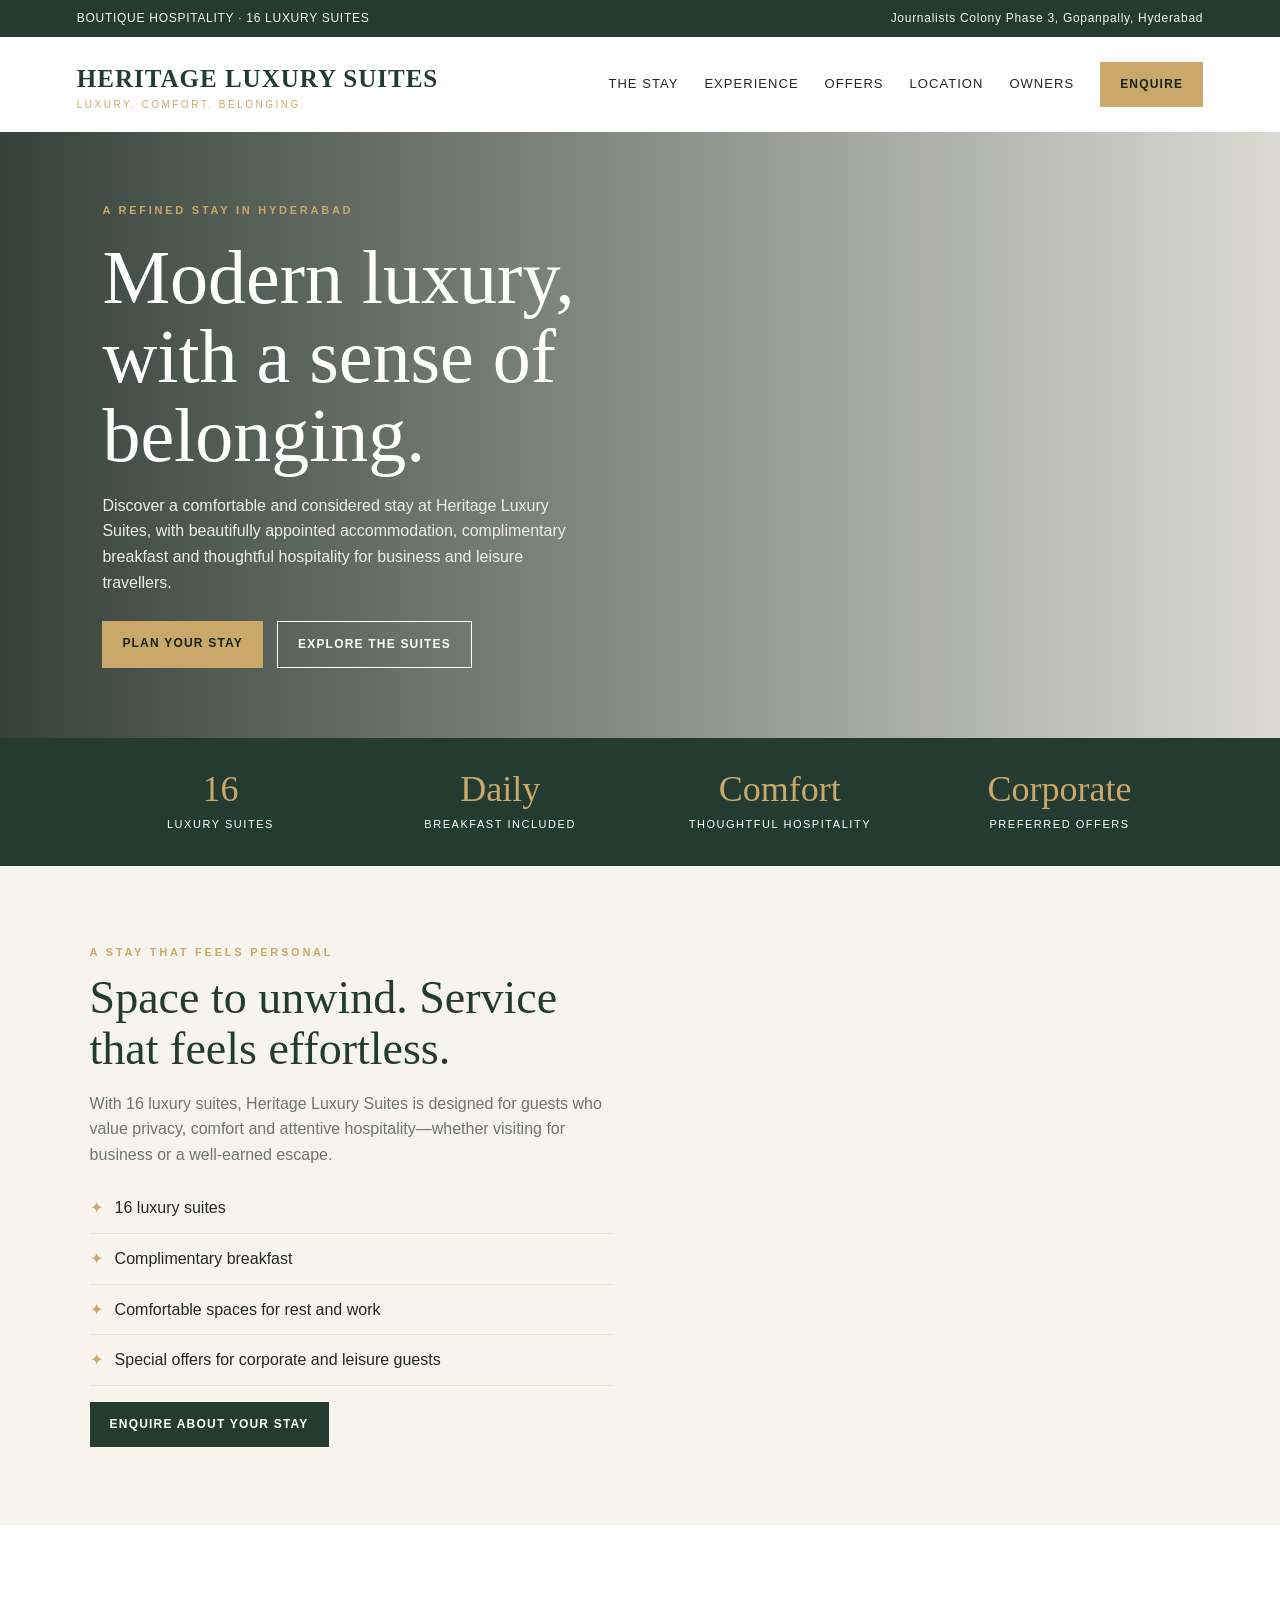
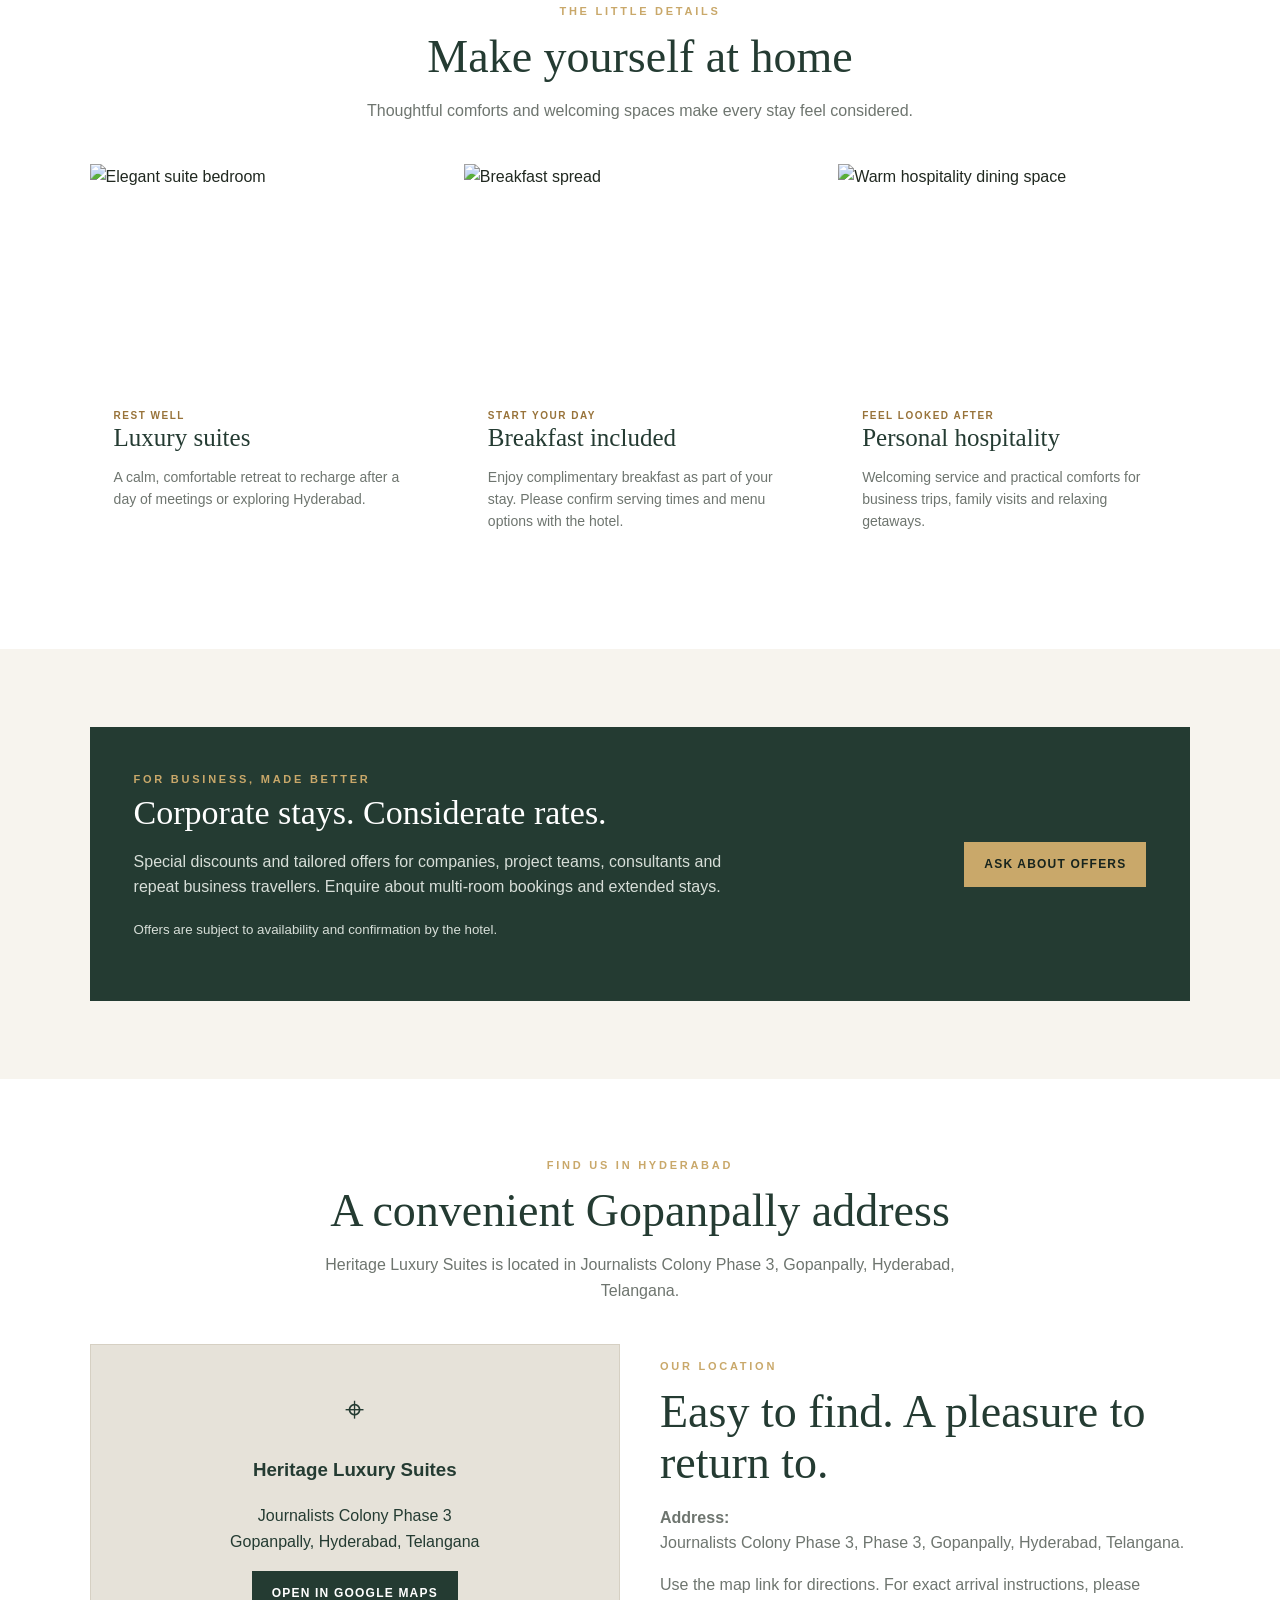
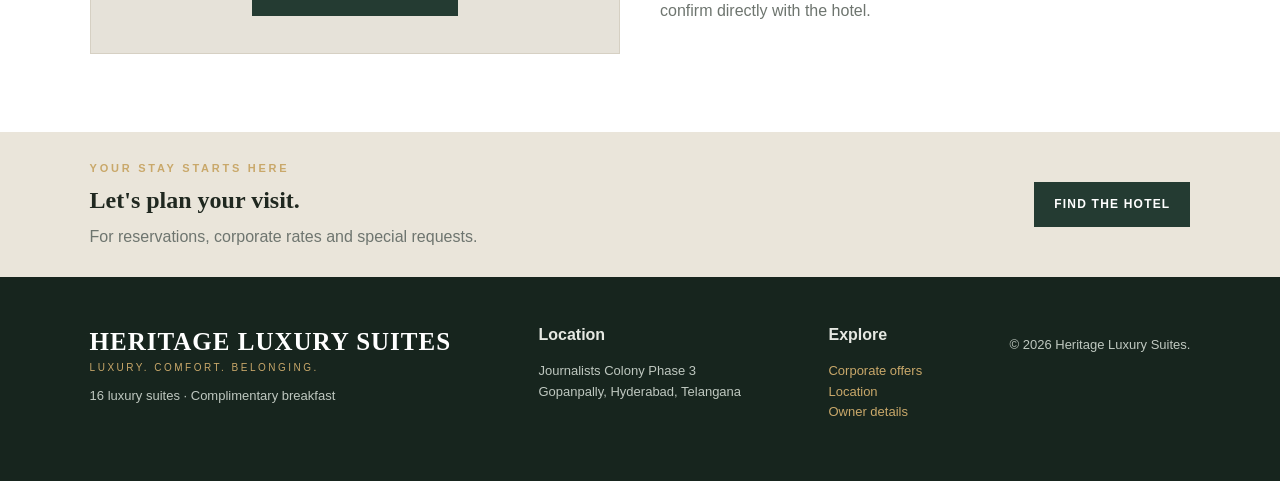
==== index.html @ 82ddb892 "Add files via upload" ====
<!doctype html>
<html lang="en"><head><meta charset="utf-8"><meta name="viewport" content="width=device-width,initial-scale=1"><title>Heritage Luxury Suites | Hyderabad</title><meta name="description" content="Heritage Luxury Suites in Gopanpally, Hyderabad, with 16 luxury suites, complimentary breakfast and corporate stay offers."><link rel="stylesheet" href="styles.css"></head>
<body>
<div class="topbar"><span>BOUTIQUE HOSPITALITY · 16 LUXURY SUITES</span><span>Journalists Colony Phase 3, Gopanpally, Hyderabad</span></div>
<nav class="nav"><a class="brand" href="index.html">HERITAGE LUXURY SUITES<small>Luxury. Comfort. Belonging.</small></a><div class="navlinks"><a href="#stay">The Stay</a><a href="#experience">Experience</a><a href="#offers">Offers</a><a href="#location">Location</a><a href="owner.html">Owners</a><a class="btn" href="#contact">Enquire</a></div></nav>
<header class="hero"><div class="hero-copy"><div class="eyebrow">A refined stay in Hyderabad</div><h1>Modern luxury, with a sense of belonging.</h1><p>Discover a comfortable and considered stay at Heritage Luxury Suites, with beautifully appointed accommodation, complimentary breakfast and thoughtful hospitality for business and leisure travellers.</p><div class="hero-actions"><a class="btn" href="#contact">Plan your stay</a><a class="btn outline" href="#stay">Explore the suites</a></div></div></header>
<div class="stats"><div class="stat"><strong>16</strong><span>Luxury suites</span></div><div class="stat"><strong>Daily</strong><span>Breakfast included</span></div><div class="stat"><strong>Comfort</strong><span>Thoughtful hospitality</span></div><div class="stat"><strong>Corporate</strong><span>Preferred offers</span></div></div>
<section class="section" id="stay"><div class="split"><div><div class="eyebrow">A stay that feels personal</div><h2>Space to unwind. Service that feels effortless.</h2><p class="muted">With 16 luxury suites, Heritage Luxury Suites is designed for guests who value privacy, comfort and attentive hospitality—whether visiting for business or a well-earned escape.</p><ul class="feature-list"><li>16 luxury suites</li><li>Complimentary breakfast</li><li>Comfortable spaces for rest and work</li><li>Special offers for corporate and leisure guests</li></ul><a class="btn dark" href="#contact">Enquire about your stay</a></div><div class="photo" role="img" aria-label="Elegant hotel suite"></div></div></section>
<section class="section white" id="experience"><div class="section-head"><div class="eyebrow">The little details</div><h2>Make yourself at home</h2><p>Thoughtful comforts and welcoming spaces make every stay feel considered.</p></div><div class="cards"><article class="card"><img src="https://images.unsplash.com/photo-1611892440504-42a792e24d32?auto=format&fit=crop&w=900&q=80" alt="Elegant suite bedroom"><div class="card-content"><div class="tag">Rest well</div><h3>Luxury suites</h3><p>A calm, comfortable retreat to recharge after a day of meetings or exploring Hyderabad.</p></div></article><article class="card"><img src="https://images.unsplash.com/photo-1533089860892-a7c6f0a88666?auto=format&fit=crop&w=900&q=80" alt="Breakfast spread"><div class="card-content"><div class="tag">Start your day</div><h3>Breakfast included</h3><p>Enjoy complimentary breakfast as part of your stay. Please confirm serving times and menu options with the hotel.</p></div></article><article class="card"><img src="https://images.unsplash.com/photo-1517248135467-4c7edcad34c4?auto=format&fit=crop&w=900&q=80" alt="Warm hospitality dining space"><div class="card-content"><div class="tag">Feel looked after</div><h3>Personal hospitality</h3><p>Welcoming service and practical comforts for business trips, family visits and relaxing getaways.</p></div></article></div></section>
<section class="section" id="offers"><div class="offer"><div><div class="eyebrow">For business, made better</div><h2>Corporate stays. Considerate rates.</h2><p>Special discounts and tailored offers for companies, project teams, consultants and repeat business travellers. Enquire about multi-room bookings and extended stays.</p><p><small>Offers are subject to availability and confirmation by the hotel.</small></p></div><a class="btn" href="#contact">Ask about offers</a></div></section>
<section class="section white" id="location"><div class="section-head"><div class="eyebrow">Find us in Hyderabad</div><h2>A convenient Gopanpally address</h2><p>Heritage Luxury Suites is located in Journalists Colony Phase 3, Gopanpally, Hyderabad, Telangana.</p></div><div class="location-box"><div class="map-placeholder"><div><div class="pin">⌖</div><h3>Heritage Luxury Suites</h3><p>Journalists Colony Phase 3<br>Gopanpally, Hyderabad, Telangana</p><a class="btn dark" href="https://www.google.com/maps/search/?api=1&query=Journalists+Colony+Phase+3%2C+Gopanpally%2C+Hyderabad%2C+Telangana" target="_blank" rel="noopener">Open in Google Maps</a></div></div><div><div class="eyebrow">Our location</div><h2>Easy to find. A pleasure to return to.</h2><p class="muted"><strong>Address:</strong><br>Journalists Colony Phase 3, Phase 3, Gopanpally, Hyderabad, Telangana.</p><p class="muted">Use the map link for directions. For exact arrival instructions, please confirm directly with the hotel.</p></div></div></section>
<div class="contact-strip" id="contact"><div><div class="eyebrow">Your stay starts here</div><h2 style="font-family:Georgia,serif;margin:4px 0">Let's plan your visit.</h2><span class="muted">For reservations, corporate rates and special requests.</span></div><div><a class="btn dark" href="https://www.google.com/maps/search/?api=1&query=Journalists+Colony+Phase+3%2C+Gopanpally%2C+Hyderabad%2C+Telangana" target="_blank" rel="noopener">Find the hotel</a></div></div>
<footer class="footer"><div><div class="brand" style="color:white">HERITAGE LUXURY SUITES<small>Luxury. Comfort. Belonging.</small></div><p>16 luxury suites · Complimentary breakfast</p></div><div><strong>Location</strong><p>Journalists Colony Phase 3<br>Gopanpally, Hyderabad, Telangana</p></div><div><strong>Explore</strong><p><a href="#offers">Corporate offers</a><br><a href="#location">Location</a><br><a href="owner.html">Owner details</a></p></div><div><p>© 2026 Heritage Luxury Suites.</p></div></footer>
</body></html>
---- styles.css ----
:root{--ink:#202820;--green:#243b32;--gold:#c9a86a;--cream:#f7f4ee;--muted:#6e756f;--white:#fff}
*{box-sizing:border-box}html{scroll-behavior:smooth}body{margin:0;font-family:Arial,Helvetica,sans-serif;color:var(--ink);background:var(--cream);line-height:1.6}a{color:inherit;text-decoration:none}.topbar{background:var(--green);color:#f8f5ed;padding:9px 6%;display:flex;justify-content:space-between;gap:16px;flex-wrap:wrap;font-size:12px;letter-spacing:.06em}.nav{display:flex;align-items:center;justify-content:space-between;padding:22px 6%;background:#fff;gap:24px}.brand{font-family:Georgia,serif;font-size:25px;letter-spacing:.04em;color:var(--green);font-weight:bold}.brand small{display:block;font:10px Arial,sans-serif;letter-spacing:.25em;color:var(--gold);text-transform:uppercase}.navlinks{display:flex;gap:26px;align-items:center;font-size:13px;text-transform:uppercase;letter-spacing:.08em}.navlinks a:hover{color:#a47e3e}.btn{display:inline-block;background:var(--gold);color:#17241d;padding:13px 20px;font-size:12px;letter-spacing:.1em;text-transform:uppercase;font-weight:bold;border:0;cursor:pointer}.btn.dark{background:var(--green);color:white}.hero{min-height:570px;display:flex;align-items:center;padding:70px 8%;color:white;background:linear-gradient(90deg,rgba(15,28,22,.83),rgba(15,28,22,.12)),url('https://images.unsplash.com/photo-1611892440504-42a792e24d32?auto=format&fit=crop&w=2000&q=85') center/cover}.hero-copy{max-width:610px}.eyebrow{font-size:11px;letter-spacing:.25em;text-transform:uppercase;color:var(--gold);font-weight:bold}.hero h1{font:clamp(42px,6vw,76px)/1.04 Georgia,serif;margin:18px 0}.hero p{max-width:470px;color:#f0eee7}.hero-actions{display:flex;gap:14px;flex-wrap:wrap;margin-top:26px}.btn.outline{border:1px solid #fff;color:#fff;background:transparent}.section{padding:78px 7%}.section.white{background:#fff}.section-head{text-align:center;max-width:700px;margin:0 auto 40px}.section h2{font:clamp(30px,4vw,46px)/1.12 Georgia,serif;color:var(--green);margin:10px 0 16px}.section-head p,.muted{color:var(--muted)}.stats{display:grid;grid-template-columns:repeat(4,1fr);background:var(--green);color:white;padding:30px 7%;gap:18px;text-align:center}.stat strong{font:36px Georgia,serif;color:var(--gold);display:block}.stat span{font-size:11px;letter-spacing:.14em;text-transform:uppercase}.split{display:grid;grid-template-columns:1fr 1fr;gap:55px;align-items:center}.photo{min-height:390px;background:url('https://images.unsplash.com/photo-1611892440504-42a792e24d32?auto=format&fit=crop&w=1200&q=80') center/cover}.photo.breakfast{background-image:url('https://images.unsplash.com/photo-1533089860892-a7c6f0a88666?auto=format&fit=crop&w=1200&q=80')}.photo.owner{background-image:url('https://images.unsplash.com/photo-1560250097-0b93528c311a?auto=format&fit=crop&w=1200&q=80')}.feature-list{padding:0;list-style:none}.feature-list li{padding:12px 0;border-bottom:1px solid #e5e1d8}.feature-list li:before{content:'✦';color:var(--gold);margin-right:12px}.cards{display:grid;grid-template-columns:repeat(3,1fr);gap:22px}.card{background:white}.card img{width:100%;height:220px;object-fit:cover;display:block}.card-content{padding:24px}.card h3{font:25px Georgia,serif;color:var(--green);margin:0 0 10px}.card p{color:var(--muted);font-size:14px}.tag{color:#98733a;text-transform:uppercase;font-size:10px;letter-spacing:.15em;font-weight:bold}.offer{background:var(--green);color:white;padding:44px;display:flex;justify-content:space-between;align-items:center;gap:28px}.offer h2{color:white;margin:6px 0;font-size:34px}.offer p{color:#d7ded8;max-width:620px}.location-box{display:grid;grid-template-columns:1fr 1fr;gap:40px;align-items:center}.map-placeholder{background:#e6e2d9;min-height:310px;display:flex;align-items:center;justify-content:center;text-align:center;padding:28px;color:var(--green);border:1px solid #d6d0c3}.map-placeholder .pin{font-size:34px}.contact-strip{background:#eae5da;padding:28px 7%;display:flex;justify-content:space-between;gap:20px;align-items:center;flex-wrap:wrap}.footer{background:#17251e;color:#e6e8e2;padding:45px 7%;display:flex;justify-content:space-between;gap:24px;flex-wrap:wrap}.footer p{font-size:13px;color:#bfc8c0}.footer a{color:var(--gold)}.subhero{padding:85px 7%;background:linear-gradient(90deg,rgba(18,36,27,.85),rgba(18,36,27,.45)),url('https://images.unsplash.com/photo-1566073771259-6a8506099945?auto=format&fit=crop&w=1800&q=85') center/cover;color:white}.subhero h1{font:clamp(40px,5vw,66px) Georgia,serif;margin:10px 0}.owner-details{background:#fff;padding:28px}.owner-details p{border-bottom:1px solid #eee;padding:10px 0;margin:0}.owner-details strong{display:inline-block;min-width:130px;color:var(--green)}.notice{font-size:12px;color:#7c7b73;margin-top:18px}
@media(max-width:800px){.nav{align-items:flex-start;flex-direction:column}.navlinks{flex-wrap:wrap;gap:14px}.hero{min-height:520px;padding:55px 7%}.stats{grid-template-columns:repeat(2,1fr)}.split,.cards,.location-box{grid-template-columns:1fr}.photo{min-height:300px}.offer{align-items:flex-start;flex-direction:column}.section{padding:58px 6%}.topbar{padding:9px 6%}}
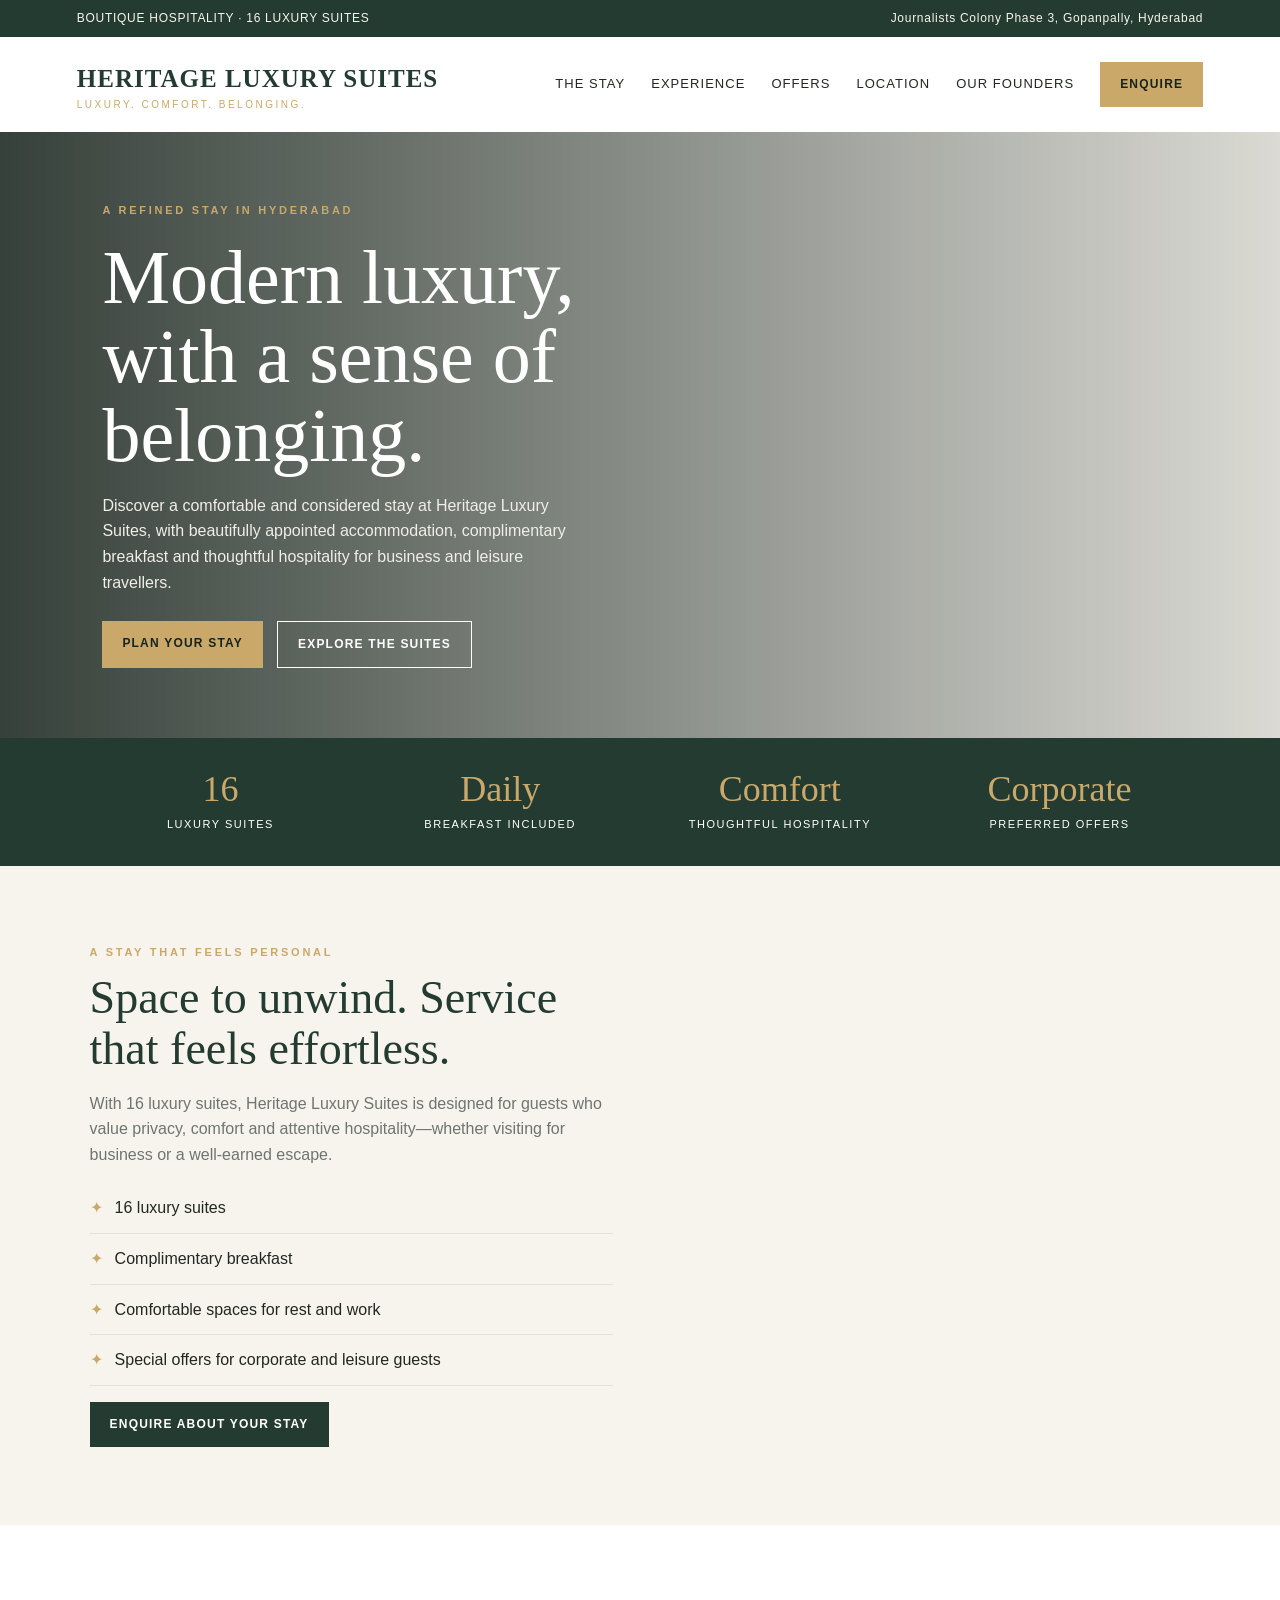
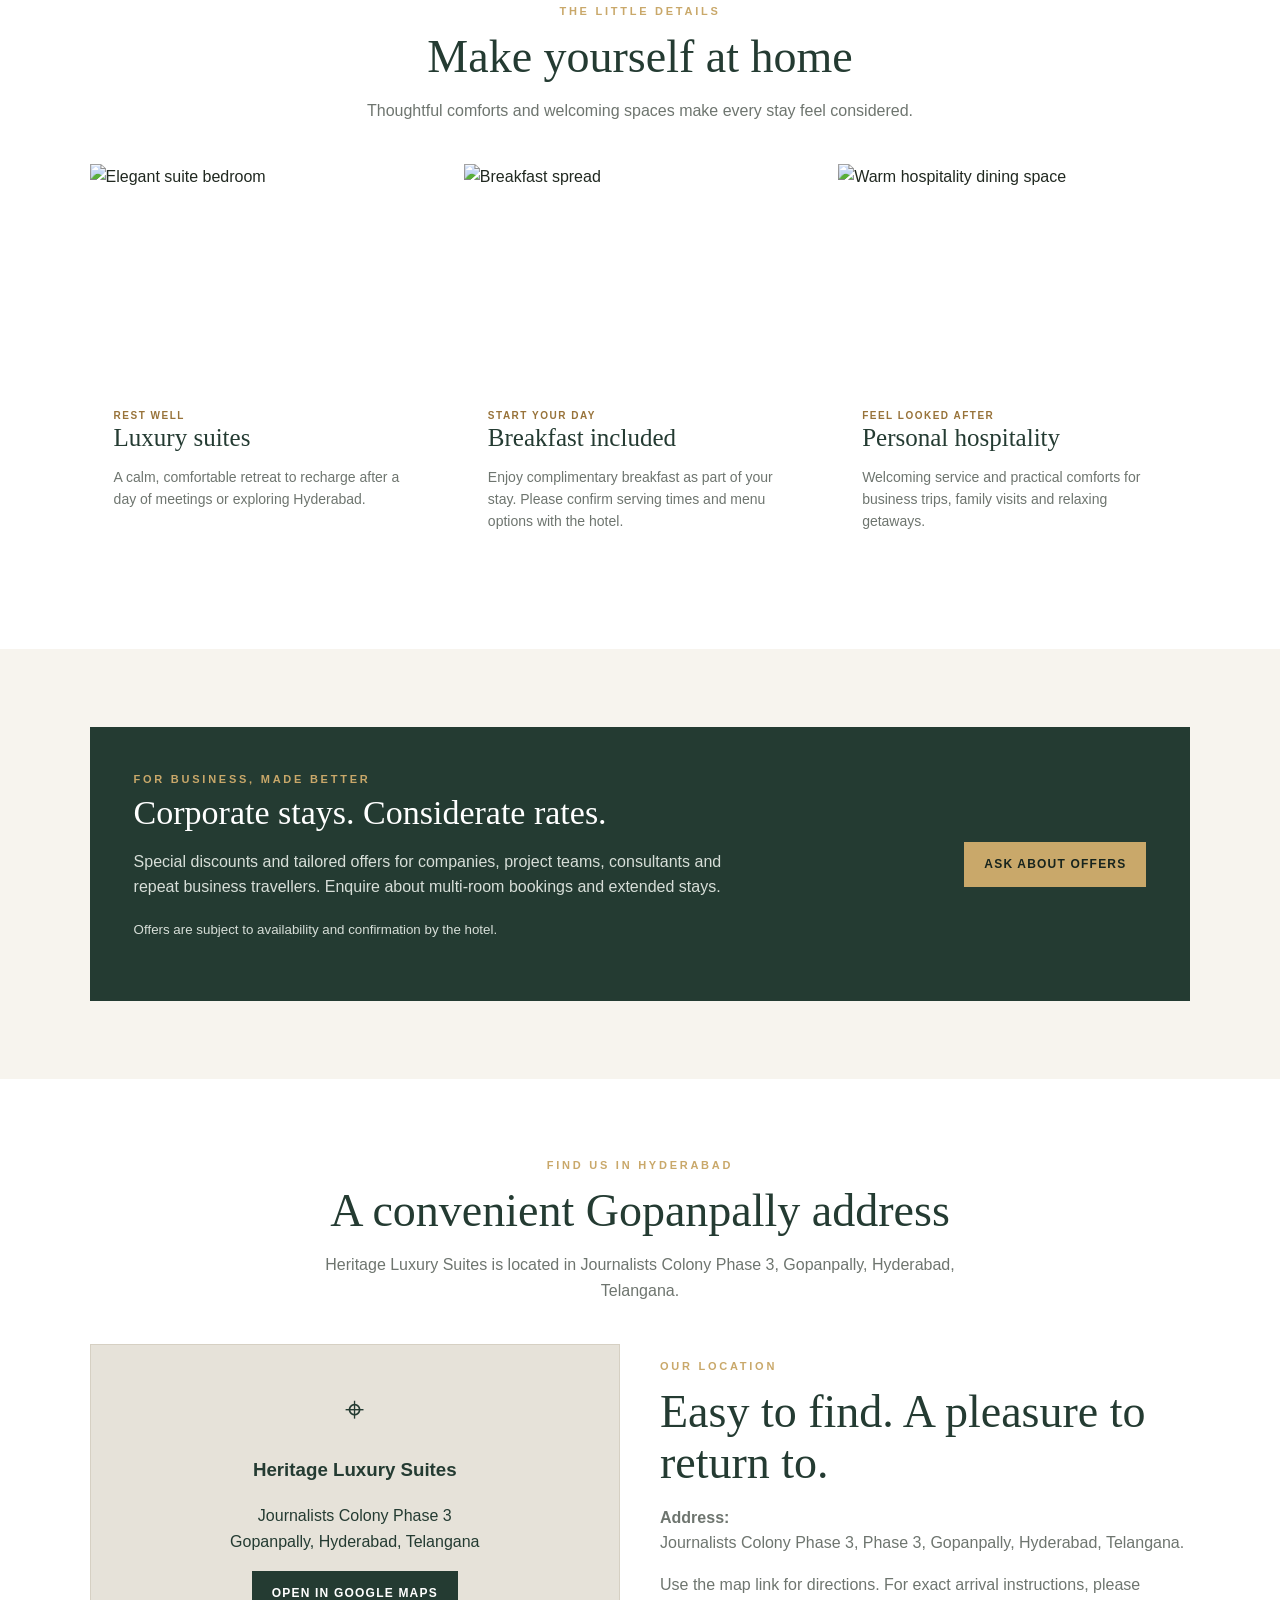
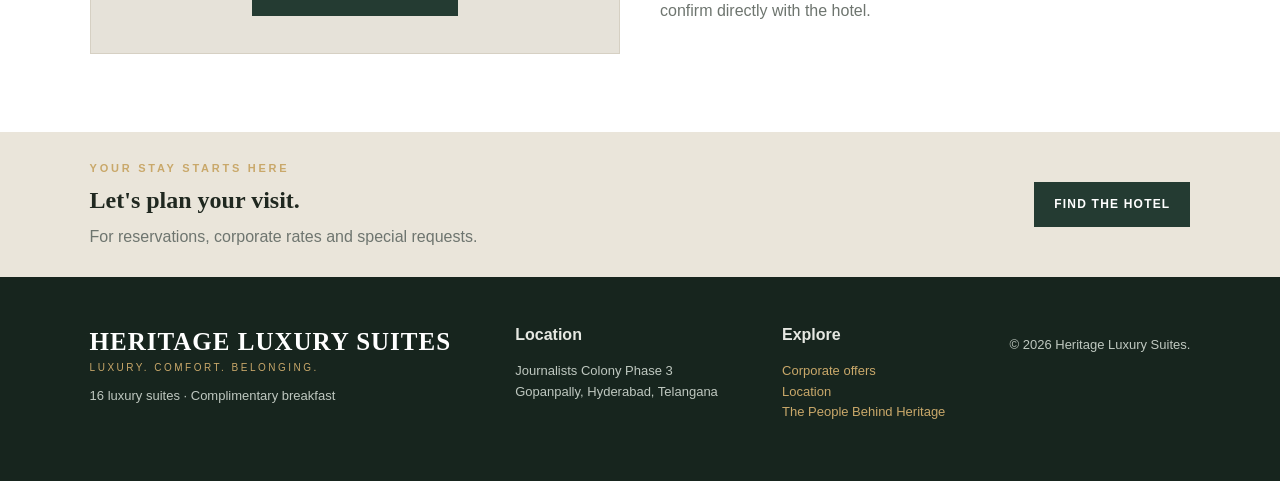
==== commit 4d72e9a7: "Add files via upload" ====
--- a/index.html
+++ b/index.html
@@ -2,7 +2,7 @@
 <html lang="en"><head><meta charset="utf-8"><meta name="viewport" content="width=device-width,initial-scale=1"><title>Heritage Luxury Suites | Hyderabad</title><meta name="description" content="Heritage Luxury Suites in Gopanpally, Hyderabad, with 16 luxury suites, complimentary breakfast and corporate stay offers."><link rel="stylesheet" href="styles.css"></head>
 <body>
 <div class="topbar"><span>BOUTIQUE HOSPITALITY · 16 LUXURY SUITES</span><span>Journalists Colony Phase 3, Gopanpally, Hyderabad</span></div>
-<nav class="nav"><a class="brand" href="index.html">HERITAGE LUXURY SUITES<small>Luxury. Comfort. Belonging.</small></a><div class="navlinks"><a href="#stay">The Stay</a><a href="#experience">Experience</a><a href="#offers">Offers</a><a href="#location">Location</a><a href="owner.html">Owners</a><a class="btn" href="#contact">Enquire</a></div></nav>
+<nav class="nav"><a class="brand" href="index.html">HERITAGE LUXURY SUITES<small>Luxury. Comfort. Belonging.</small></a><div class="navlinks"><a href="#stay">The Stay</a><a href="#experience">Experience</a><a href="#offers">Offers</a><a href="#location">Location</a><a href="owner.html">Our Founders</a><a class="btn" href="#contact">Enquire</a></div></nav>
 <header class="hero"><div class="hero-copy"><div class="eyebrow">A refined stay in Hyderabad</div><h1>Modern luxury, with a sense of belonging.</h1><p>Discover a comfortable and considered stay at Heritage Luxury Suites, with beautifully appointed accommodation, complimentary breakfast and thoughtful hospitality for business and leisure travellers.</p><div class="hero-actions"><a class="btn" href="#contact">Plan your stay</a><a class="btn outline" href="#stay">Explore the suites</a></div></div></header>
 <div class="stats"><div class="stat"><strong>16</strong><span>Luxury suites</span></div><div class="stat"><strong>Daily</strong><span>Breakfast included</span></div><div class="stat"><strong>Comfort</strong><span>Thoughtful hospitality</span></div><div class="stat"><strong>Corporate</strong><span>Preferred offers</span></div></div>
 <section class="section" id="stay"><div class="split"><div><div class="eyebrow">A stay that feels personal</div><h2>Space to unwind. Service that feels effortless.</h2><p class="muted">With 16 luxury suites, Heritage Luxury Suites is designed for guests who value privacy, comfort and attentive hospitality—whether visiting for business or a well-earned escape.</p><ul class="feature-list"><li>16 luxury suites</li><li>Complimentary breakfast</li><li>Comfortable spaces for rest and work</li><li>Special offers for corporate and leisure guests</li></ul><a class="btn dark" href="#contact">Enquire about your stay</a></div><div class="photo" role="img" aria-label="Elegant hotel suite"></div></div></section>
@@ -10,5 +10,5 @@
 <section class="section" id="offers"><div class="offer"><div><div class="eyebrow">For business, made better</div><h2>Corporate stays. Considerate rates.</h2><p>Special discounts and tailored offers for companies, project teams, consultants and repeat business travellers. Enquire about multi-room bookings and extended stays.</p><p><small>Offers are subject to availability and confirmation by the hotel.</small></p></div><a class="btn" href="#contact">Ask about offers</a></div></section>
 <section class="section white" id="location"><div class="section-head"><div class="eyebrow">Find us in Hyderabad</div><h2>A convenient Gopanpally address</h2><p>Heritage Luxury Suites is located in Journalists Colony Phase 3, Gopanpally, Hyderabad, Telangana.</p></div><div class="location-box"><div class="map-placeholder"><div><div class="pin">⌖</div><h3>Heritage Luxury Suites</h3><p>Journalists Colony Phase 3<br>Gopanpally, Hyderabad, Telangana</p><a class="btn dark" href="https://www.google.com/maps/search/?api=1&query=Journalists+Colony+Phase+3%2C+Gopanpally%2C+Hyderabad%2C+Telangana" target="_blank" rel="noopener">Open in Google Maps</a></div></div><div><div class="eyebrow">Our location</div><h2>Easy to find. A pleasure to return to.</h2><p class="muted"><strong>Address:</strong><br>Journalists Colony Phase 3, Phase 3, Gopanpally, Hyderabad, Telangana.</p><p class="muted">Use the map link for directions. For exact arrival instructions, please confirm directly with the hotel.</p></div></div></section>
 <div class="contact-strip" id="contact"><div><div class="eyebrow">Your stay starts here</div><h2 style="font-family:Georgia,serif;margin:4px 0">Let's plan your visit.</h2><span class="muted">For reservations, corporate rates and special requests.</span></div><div><a class="btn dark" href="https://www.google.com/maps/search/?api=1&query=Journalists+Colony+Phase+3%2C+Gopanpally%2C+Hyderabad%2C+Telangana" target="_blank" rel="noopener">Find the hotel</a></div></div>
-<footer class="footer"><div><div class="brand" style="color:white">HERITAGE LUXURY SUITES<small>Luxury. Comfort. Belonging.</small></div><p>16 luxury suites · Complimentary breakfast</p></div><div><strong>Location</strong><p>Journalists Colony Phase 3<br>Gopanpally, Hyderabad, Telangana</p></div><div><strong>Explore</strong><p><a href="#offers">Corporate offers</a><br><a href="#location">Location</a><br><a href="owner.html">Owner details</a></p></div><div><p>© 2026 Heritage Luxury Suites.</p></div></footer>
+<footer class="footer"><div><div class="brand" style="color:white">HERITAGE LUXURY SUITES<small>Luxury. Comfort. Belonging.</small></div><p>16 luxury suites · Complimentary breakfast</p></div><div><strong>Location</strong><p>Journalists Colony Phase 3<br>Gopanpally, Hyderabad, Telangana</p></div><div><strong>Explore</strong><p><a href="#offers">Corporate offers</a><br><a href="#location">Location</a><br><a href="owner.html">The People Behind Heritage</a></p></div><div><p>© 2026 Heritage Luxury Suites.</p></div></footer>
 </body></html>
--- a/styles.css
+++ b/styles.css
@@ -1,4 +1,4 @@
 
 :root{--ink:#202820;--green:#243b32;--gold:#c9a86a;--cream:#f7f4ee;--muted:#6e756f;--white:#fff}
-*{box-sizing:border-box}html{scroll-behavior:smooth}body{margin:0;font-family:Arial,Helvetica,sans-serif;color:var(--ink);background:var(--cream);line-height:1.6}a{color:inherit;text-decoration:none}.topbar{background:var(--green);color:#f8f5ed;padding:9px 6%;display:flex;justify-content:space-between;gap:16px;flex-wrap:wrap;font-size:12px;letter-spacing:.06em}.nav{display:flex;align-items:center;justify-content:space-between;padding:22px 6%;background:#fff;gap:24px}.brand{font-family:Georgia,serif;font-size:25px;letter-spacing:.04em;color:var(--green);font-weight:bold}.brand small{display:block;font:10px Arial,sans-serif;letter-spacing:.25em;color:var(--gold);text-transform:uppercase}.navlinks{display:flex;gap:26px;align-items:center;font-size:13px;text-transform:uppercase;letter-spacing:.08em}.navlinks a:hover{color:#a47e3e}.btn{display:inline-block;background:var(--gold);color:#17241d;padding:13px 20px;font-size:12px;letter-spacing:.1em;text-transform:uppercase;font-weight:bold;border:0;cursor:pointer}.btn.dark{background:var(--green);color:white}.hero{min-height:570px;display:flex;align-items:center;padding:70px 8%;color:white;background:linear-gradient(90deg,rgba(15,28,22,.83),rgba(15,28,22,.12)),url('https://images.unsplash.com/photo-1611892440504-42a792e24d32?auto=format&fit=crop&w=2000&q=85') center/cover}.hero-copy{max-width:610px}.eyebrow{font-size:11px;letter-spacing:.25em;text-transform:uppercase;color:var(--gold);font-weight:bold}.hero h1{font:clamp(42px,6vw,76px)/1.04 Georgia,serif;margin:18px 0}.hero p{max-width:470px;color:#f0eee7}.hero-actions{display:flex;gap:14px;flex-wrap:wrap;margin-top:26px}.btn.outline{border:1px solid #fff;color:#fff;background:transparent}.section{padding:78px 7%}.section.white{background:#fff}.section-head{text-align:center;max-width:700px;margin:0 auto 40px}.section h2{font:clamp(30px,4vw,46px)/1.12 Georgia,serif;color:var(--green);margin:10px 0 16px}.section-head p,.muted{color:var(--muted)}.stats{display:grid;grid-template-columns:repeat(4,1fr);background:var(--green);color:white;padding:30px 7%;gap:18px;text-align:center}.stat strong{font:36px Georgia,serif;color:var(--gold);display:block}.stat span{font-size:11px;letter-spacing:.14em;text-transform:uppercase}.split{display:grid;grid-template-columns:1fr 1fr;gap:55px;align-items:center}.photo{min-height:390px;background:url('https://images.unsplash.com/photo-1611892440504-42a792e24d32?auto=format&fit=crop&w=1200&q=80') center/cover}.photo.breakfast{background-image:url('https://images.unsplash.com/photo-1533089860892-a7c6f0a88666?auto=format&fit=crop&w=1200&q=80')}.photo.owner{background-image:url('https://images.unsplash.com/photo-1560250097-0b93528c311a?auto=format&fit=crop&w=1200&q=80')}.feature-list{padding:0;list-style:none}.feature-list li{padding:12px 0;border-bottom:1px solid #e5e1d8}.feature-list li:before{content:'✦';color:var(--gold);margin-right:12px}.cards{display:grid;grid-template-columns:repeat(3,1fr);gap:22px}.card{background:white}.card img{width:100%;height:220px;object-fit:cover;display:block}.card-content{padding:24px}.card h3{font:25px Georgia,serif;color:var(--green);margin:0 0 10px}.card p{color:var(--muted);font-size:14px}.tag{color:#98733a;text-transform:uppercase;font-size:10px;letter-spacing:.15em;font-weight:bold}.offer{background:var(--green);color:white;padding:44px;display:flex;justify-content:space-between;align-items:center;gap:28px}.offer h2{color:white;margin:6px 0;font-size:34px}.offer p{color:#d7ded8;max-width:620px}.location-box{display:grid;grid-template-columns:1fr 1fr;gap:40px;align-items:center}.map-placeholder{background:#e6e2d9;min-height:310px;display:flex;align-items:center;justify-content:center;text-align:center;padding:28px;color:var(--green);border:1px solid #d6d0c3}.map-placeholder .pin{font-size:34px}.contact-strip{background:#eae5da;padding:28px 7%;display:flex;justify-content:space-between;gap:20px;align-items:center;flex-wrap:wrap}.footer{background:#17251e;color:#e6e8e2;padding:45px 7%;display:flex;justify-content:space-between;gap:24px;flex-wrap:wrap}.footer p{font-size:13px;color:#bfc8c0}.footer a{color:var(--gold)}.subhero{padding:85px 7%;background:linear-gradient(90deg,rgba(18,36,27,.85),rgba(18,36,27,.45)),url('https://images.unsplash.com/photo-1566073771259-6a8506099945?auto=format&fit=crop&w=1800&q=85') center/cover;color:white}.subhero h1{font:clamp(40px,5vw,66px) Georgia,serif;margin:10px 0}.owner-details{background:#fff;padding:28px}.owner-details p{border-bottom:1px solid #eee;padding:10px 0;margin:0}.owner-details strong{display:inline-block;min-width:130px;color:var(--green)}.notice{font-size:12px;color:#7c7b73;margin-top:18px}
-@media(max-width:800px){.nav{align-items:flex-start;flex-direction:column}.navlinks{flex-wrap:wrap;gap:14px}.hero{min-height:520px;padding:55px 7%}.stats{grid-template-columns:repeat(2,1fr)}.split,.cards,.location-box{grid-template-columns:1fr}.photo{min-height:300px}.offer{align-items:flex-start;flex-direction:column}.section{padding:58px 6%}.topbar{padding:9px 6%}}
+*{box-sizing:border-box}html{scroll-behavior:smooth}body{margin:0;font-family:Arial,Helvetica,sans-serif;color:var(--ink);background:var(--cream);line-height:1.6}a{color:inherit;text-decoration:none}.topbar{background:var(--green);color:#f8f5ed;padding:9px 6%;display:flex;justify-content:space-between;gap:16px;flex-wrap:wrap;font-size:12px;letter-spacing:.06em}.nav{display:flex;align-items:center;justify-content:space-between;padding:22px 6%;background:#fff;gap:24px}.brand{font-family:Georgia,serif;font-size:25px;letter-spacing:.04em;color:var(--green);font-weight:bold}.brand small{display:block;font:10px Arial,sans-serif;letter-spacing:.25em;color:var(--gold);text-transform:uppercase}.navlinks{display:flex;gap:26px;align-items:center;font-size:13px;text-transform:uppercase;letter-spacing:.08em}.navlinks a:hover{color:#a47e3e}.btn{display:inline-block;background:var(--gold);color:#17241d;padding:13px 20px;font-size:12px;letter-spacing:.1em;text-transform:uppercase;font-weight:bold;border:0;cursor:pointer}.btn.dark{background:var(--green);color:white}.hero{min-height:570px;display:flex;align-items:center;padding:70px 8%;color:white;background:linear-gradient(90deg,rgba(15,28,22,.83),rgba(15,28,22,.12)),url('https://images.unsplash.com/photo-1611892440504-42a792e24d32?auto=format&fit=crop&w=2000&q=85') center/cover}.hero-copy{max-width:610px}.eyebrow{font-size:11px;letter-spacing:.25em;text-transform:uppercase;color:var(--gold);font-weight:bold}.hero h1{font:clamp(42px,6vw,76px)/1.04 Georgia,serif;margin:18px 0}.hero p{max-width:470px;color:#f0eee7}.hero-actions{display:flex;gap:14px;flex-wrap:wrap;margin-top:26px}.btn.outline{border:1px solid #fff;color:#fff;background:transparent}.section{padding:78px 7%}.section.white{background:#fff}.section-head{text-align:center;max-width:700px;margin:0 auto 40px}.section h2{font:clamp(30px,4vw,46px)/1.12 Georgia,serif;color:var(--green);margin:10px 0 16px}.section-head p,.muted{color:var(--muted)}.stats{display:grid;grid-template-columns:repeat(4,1fr);background:var(--green);color:white;padding:30px 7%;gap:18px;text-align:center}.stat strong{font:36px Georgia,serif;color:var(--gold);display:block}.stat span{font-size:11px;letter-spacing:.14em;text-transform:uppercase}.split{display:grid;grid-template-columns:1fr 1fr;gap:55px;align-items:center}.photo{min-height:390px;background:url('https://images.unsplash.com/photo-1611892440504-42a792e24d32?auto=format&fit=crop&w=1200&q=80') center/cover}.feature-list{padding:0;list-style:none}.feature-list li{padding:12px 0;border-bottom:1px solid #e5e1d8}.feature-list li:before{content:'✦';color:var(--gold);margin-right:12px}.cards{display:grid;grid-template-columns:repeat(3,1fr);gap:22px}.card{background:white}.card img{width:100%;height:220px;object-fit:cover;display:block}.card-content{padding:24px}.card h3{font:25px Georgia,serif;color:var(--green);margin:0 0 10px}.card p{color:var(--muted);font-size:14px}.tag{color:#98733a;text-transform:uppercase;font-size:10px;letter-spacing:.15em;font-weight:bold}.offer{background:var(--green);color:white;padding:44px;display:flex;justify-content:space-between;align-items:center;gap:28px}.offer h2{color:white;margin:6px 0;font-size:34px}.offer p{color:#d7ded8;max-width:620px}.location-box{display:grid;grid-template-columns:1fr 1fr;gap:40px;align-items:center}.map-placeholder{background:#e6e2d9;min-height:310px;display:flex;align-items:center;justify-content:center;text-align:center;padding:28px;color:var(--green);border:1px solid #d6d0c3}.map-placeholder .pin{font-size:34px}.contact-strip{background:#eae5da;padding:28px 7%;display:flex;justify-content:space-between;gap:20px;align-items:center;flex-wrap:wrap}.footer{background:#17251e;color:#e6e8e2;padding:45px 7%;display:flex;justify-content:space-between;gap:24px;flex-wrap:wrap}.footer p{font-size:13px;color:#bfc8c0}.footer a{color:var(--gold)}.subhero{padding:85px 7%;background:linear-gradient(90deg,rgba(18,36,27,.85),rgba(18,36,27,.45)),url('https://images.unsplash.com/photo-1566073771259-6a8506099945?auto=format&fit=crop&w=1800&q=85') center/cover;color:white}.subhero h1{font:clamp(40px,5vw,66px) Georgia,serif;margin:10px 0}.owner-grid{display:grid;grid-template-columns:repeat(3,minmax(0,1fr));gap:26px}.owner-card{background:#fff;border:1px solid #e8e1d4;box-shadow:0 12px 32px rgba(24,38,29,.07);overflow:hidden}.owner-card img{display:block;width:100%;aspect-ratio:4/5;object-fit:cover;object-position:center 35%}.owner-card-body{padding:24px}.owner-card h3{font:27px Georgia,serif;color:var(--green);margin:4px 0 8px}.owner-card .role{font-size:10px;letter-spacing:.16em;text-transform:uppercase;color:#98733a;font-weight:bold}.owner-card p{color:var(--muted);font-size:14px;margin-bottom:0}.owner-intro{max-width:760px;margin:0 auto 38px;text-align:center;color:var(--muted)}.notice{font-size:12px;color:#7c7b73;margin-top:18px}
+@media(max-width:800px){.nav{align-items:flex-start;flex-direction:column}.navlinks{flex-wrap:wrap;gap:14px}.hero{min-height:520px;padding:55px 7%}.stats{grid-template-columns:repeat(2,1fr)}.split,.cards,.location-box{grid-template-columns:1fr}.owner-grid{grid-template-columns:1fr;max-width:480px;margin:auto}.owner-card img{aspect-ratio:4/3;object-position:center 30%}.section{padding:58px 6%}.offer{align-items:flex-start;flex-direction:column}.topbar{padding:9px 6%}}
